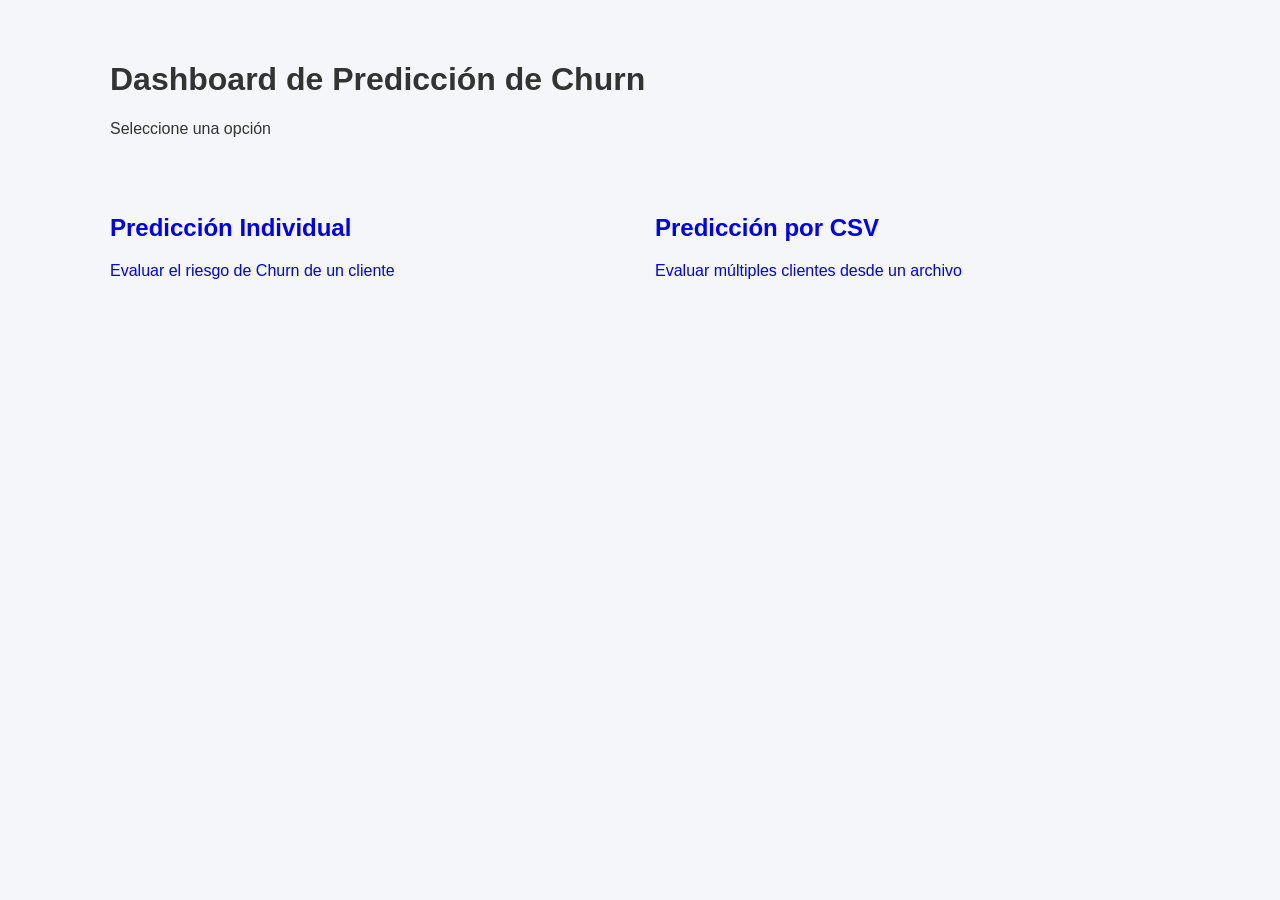
==== index.html @ ced05fd5 "Actualización directorios" ====
<!DOCTYPE html>
<html lang="en">
<head>
    <meta charset="UTF-8">
    <meta name="viewport" content="width=device-width, initial-scale=1.0">
    <title>Home: Churn Prediction</title>
    <link rel="stylesheet" href="/styles/main.css">
    <link rel="stylesheet" href="/styles/home.css">
</head>
<body>
   
    <header class="container header__container">
        <h1>Dashboard de Predicción de Churn</h1>
        <p>Seleccione una opción</p>
    </header>
   
    <main  class="container main__container">
        <section class="container__grid"> 
            
            <a href="predict.html" class="container__grid__click">
                <h2>Predicción Individual</h2>
                <p>Evaluar el riesgo de Churn de un cliente</p>
            </a>

            <a href="predict_csv.html" class="container__grid__click">
                <h2>Predicción por CSV</h2>
                <p>Evaluar múltiples clientes desde un archivo</p>
            </a>
        </section>
    </main>
        
</body>
</html>
---- styles/main.css ----
:root {
    --primary: #0f4c81;
    --secondary: #1e90ff;
    --success: #2ecc71;
    --danger: #e74c3c;

    
    --bg: #f4f6f9;
    --card: #ffffff;
    --text: #333;
}

* {
    box-sizing: border-box;
}

body {
    margin: 0;
    font-family: "Segor UI", sans-serif;
    background-color: var(--bg);
    color: var(--text);
}

.container{
    max-width: 1100px;
    margin: auto;
}

.header__container {
    padding: 40px 20px 20px;
}

.main__container{
    padding: 20px;
}

.container__card{
    background: var(--card);
    border-radius: 12px;
    padding: 25px;
    box-shadow: 0 10px 25px rgba(0,0,0,0.08);
}

.btn {
    padding: 12px 20px;
    border-radius: 8px;
    border: none;
    cursor: pointer;
    font-size: 16px;
}

.btn__primary{
    background: var(--primary);
    color: white;
}


.btn__secondary{
    background: var(--secondary);
    color: white;
}

.btn__back{
    background: transparent;
    color: var(--primary);
    margin-bottom: 20px;
    font-weight:  bold;
    cursor: pointer;
    margin-bottom: 10px;
}
---- styles/home.css ----
.container__grid{
    display: grid;
    grid-template-columns: repeat(2, 1fr);
    gap: 30px;
    
}

.container__grid__click{
    text-decoration: none;
    cursor: pointer;
    transition: transform 0.2s ease, box-shadow 0.2s ease;

}

.container__grid__click:hover{
    transform: translateY(-15px);
    box-shadow: 0 15px 30px rgba(0,0,0,0.12);
    border-radius: 10px;
    background-color: azure;
}

@media (max-width: 760px){
    .container__grid {
        grid-template-columns: 1fr;
    }
}
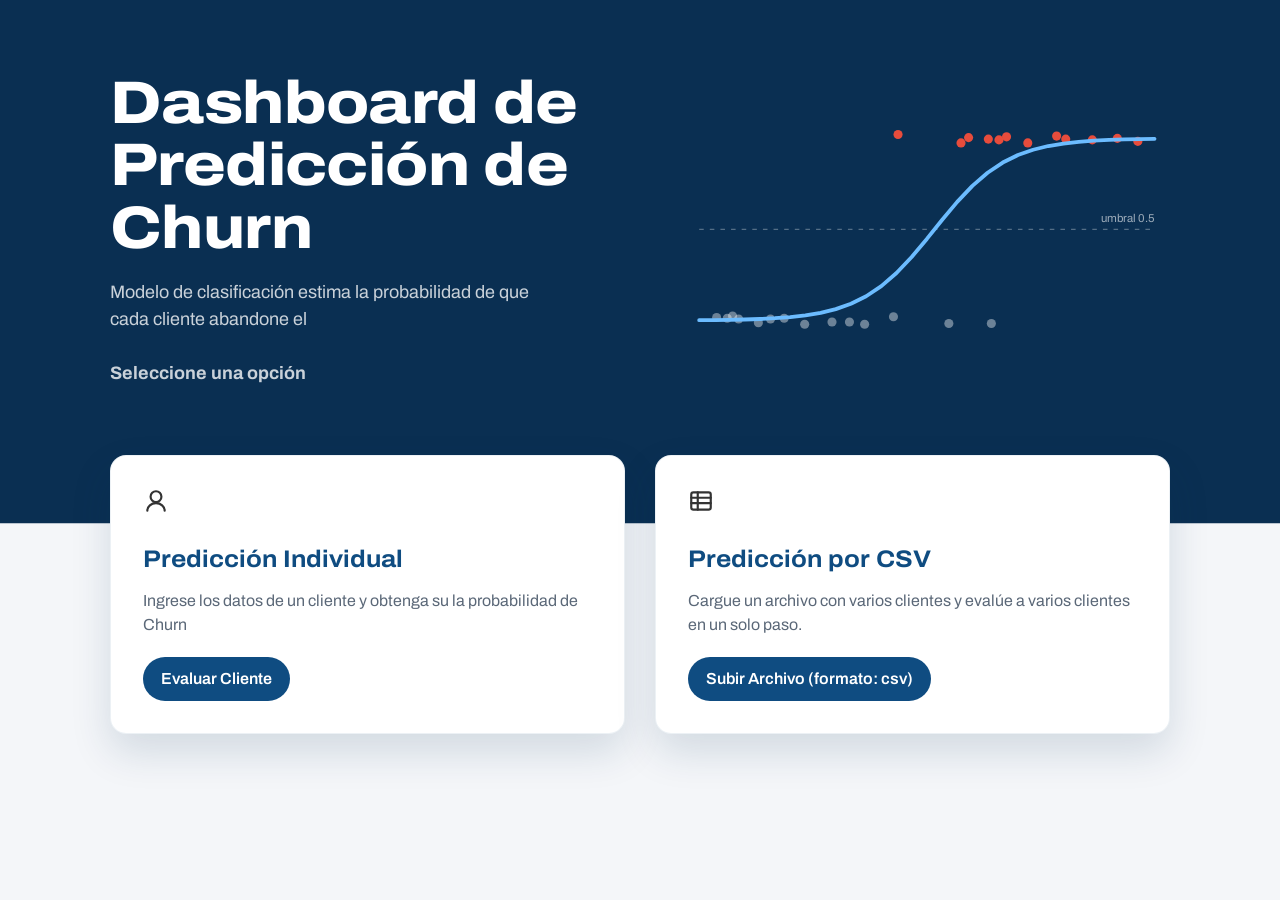
==== commit f1b71cfe: "Actualización interfaz home mejora de graficos svg." ====
--- a/index.html
+++ b/index.html
@@ -1,33 +1,105 @@
 <!DOCTYPE html>
-<html lang="en">
+<html lang="es">
+
 <head>
     <meta charset="UTF-8">
     <meta name="viewport" content="width=device-width, initial-scale=1.0">
+    <meta name="description" content="Dashboard para evaluar el riesgo de 
+    churn de clientes con un modelo de clasificación, de forma individual 
+    o desde un archivo CSV.">
     <title>Home: Churn Prediction</title>
-    <link rel="stylesheet" href="/styles/main.css">
-    <link rel="stylesheet" href="/styles/home.css">
+
+    <link rel="preconnect" href="https://fonts.googleapis.com">
+    <link rel="preconnect" href="https://fonts.gstatic.com" crossorigin>
+    <link rel="stylesheet"
+        href="https://fonts.googleapis.com/css2?family=Archivo:wdth,wght@100..125,400..800&display=swap">
+    <link rel="stylesheet" href="styles/main.css">
+    <link rel="stylesheet" href="styles/home.css">
 </head>
+
 <body>
-   
     <header class="container header__container">
-        <h1>Dashboard de Predicción de Churn</h1>
-        <p>Seleccione una opción</p>
+        <div class="header__text">
+            <h1>Dashboard de Predicción de Churn </h1>
+            <p>
+                Modelo de clasificación estima la probabilidad de que cada cliente abandone el
+                <br>
+                <br>
+                <b>Seleccione una opción</b>
+            </p>
+        </div>
+        <!-- Ilustración decorativa: regresión logística (clientes que se quedan abajo,
+        clientes que abandonan arriba, curva sigmoide y umbral de 0.5) -->
+        <svg class="header__chart" viewBox="0 0 640 320" aria-hidden="true" focusable="false">
+            <line class="chart__threshold" x1="20" y1="160" x2="620" y2="160" />
+            <text class="chart__label" x="620" y="150" text-anchor="end">umbral 0.5</text>
+            <g class="chart__dots">
+                <circle class="dot" cx="218" cy="282" r="6" />
+                <circle class="dot" cx="72" cy="278" r="6" />
+                <circle class="dot" cx="64" cy="274" r="6" />
+                <circle class="dot dot--churn" cx="282" cy="35" r="6" />
+                <circle class="dot" cx="276" cy="275" r="6" />
+                <circle class="dot" cx="159" cy="285" r="6" />
+                <circle class="dot dot--churn" cx="365" cy="46" r="6" />
+                <circle class="dot" cx="57" cy="277" r="6" />
+                <circle class="dot" cx="114" cy="278" r="6" />
+                <circle class="dot dot--churn" cx="503" cy="41" r="6" />
+                <circle class="dot dot--churn" cx="401" cy="41" r="6" />
+                <circle class="dot dot--churn" cx="425" cy="38" r="6" />
+                <circle class="dot dot--churn" cx="491" cy="37" r="6" />
+                <circle class="dot dot--churn" cx="453" cy="46" r="6" />
+                <circle class="dot" cx="98" cy="283" r="6" />
+                <circle class="dot dot--churn" cx="538" cy="42" r="6" />
+                <circle class="dot dot--churn" cx="375" cy="39" r="6" />
+                <circle class="dot dot--churn" cx="415" cy="42" r="6" />
+                <circle class="dot" cx="405" cy="284" r="6" />
+                <circle class="dot" cx="195" cy="282" r="6" />
+                <circle class="dot" cx="43" cy="276" r="6" />
+                <circle class="dot dot--churn" cx="571" cy="40" r="6" />
+                <circle class="dot" cx="349" cy="284" r="6" />
+                <circle class="dot dot--churn" cx="598" cy="44" r="6" />
+                <circle class="dot" cx="238" cy="285" r="6" />
+                <circle class="dot" cx="132" cy="277" r="6" />
+            </g>
+            <path class="chart__curve" pathLength="1"
+                d="M20 279.6 L40 279.4 L60 279.1 L80 278.7 L100 278.0 L120 277.0 L140 275.5 L160 273.2 L180 269.9 L200 265.0 L220 258.0 L240 248.1 L260 234.7 L280 217.4 L300 196.3 L320 172.5 L340 147.5 L360 123.7 L380 102.6 L400 85.3 L420 71.9 L440 62.0 L460 55.0 L480 50.1 L500 46.8 L520 44.5 L540 43.0 L560 42.0 L580 41.3 L600 40.9 L620 40.6" />
+        </svg>
     </header>
-   
-    <main  class="container main__container">
-        <section class="container__grid"> 
-            
-            <a href="predict.html" class="container__grid__click">
+
+    <main class="container main__container">
+        <section class="container__grid" aria-label="Opciones de predicción">
+
+            <a href="predict.html" class="container__card container__grid__click">
+                <!-- Mejora con figura y recuadro-->
+                <span class="click_icon" aria-hidden="true">
+                    <svg viewBox="0 0 24 24" width="26" height="26" fill="none" stroke="currentColor" stroke-width="2"
+                        stroke-linecap="round" stroke-linejoin="round">
+                        <circle cx="12" cy="8" r="5" />
+                        <path d="M4 21c0-4 3.6-7 8-7s8 3 8 7" />
+                    </svg>
+                </span>
                 <h2>Predicción Individual</h2>
-                <p>Evaluar el riesgo de Churn de un cliente</p>
+                <p>Ingrese los datos de un cliente y obtenga su la probabilidad de Churn</p>
+                <span class="click__cta">Evaluar Cliente</span>
             </a>
 
-            <a href="predict_csv.html" class="container__grid__click">
+            <a href="predict_csv.html" class="container__card container__grid__click">
+                <!-- Mejora con figura y recuadro-->
+                <span class="click_icon" aria-hidden="true">
+                    <svg viewBox="0 0 24 24" width="26" height="26" fill="none" stroke="currentColor" stroke-width="2"
+                        stroke-linecap="round" stroke-linejoin="round">
+                        <rect x="3" y="4" width="18" height="16" rx="2" />
+                        <path d="M3 9h18M3 14h18M9 4v16" />
+                    </svg>
+                </span>
                 <h2>Predicción por CSV</h2>
-                <p>Evaluar múltiples clientes desde un archivo</p>
+                <p>Cargue un archivo con varios clientes y evalúe a varios clientes en un solo paso.</p>
+                <span class="click__cta">Subir Archivo (formato: csv)</span>
             </a>
         </section>
     </main>
-        
+    <script src="/js/config.js"></script>
+    <script src="/js/api.js"></script>
 </body>
+
 </html>
--- a/styles/main.css
+++ b/styles/main.css
@@ -1,13 +1,17 @@
 :root {
     --primary: #0f4c81;
+    --primary-dark: #0a2f52;
     --secondary: #1e90ff;
     --success: #2ecc71;
     --danger: #e74c3c;
 
-    
     --bg: #f4f6f9;
     --card: #ffffff;
     --text: #333;
+    --text-muted: #5b6878;
+
+    /* Archivo se carga desde Google Fonts; si no se encuentra, usa las del sistema */
+    --font: "Archivo", "Segoe UI", system-ui, -apple-system, Roboto, Arial, sans-serif;
 }
 
 * {
@@ -16,12 +20,13 @@
 
 body {
     margin: 0;
-    font-family: "Segor UI", sans-serif;
+    font-family: var(--font);
+    line-height: 1.5;
     background-color: var(--bg);
     color: var(--text);
 }
 
-.container{
+.container {
     max-width: 1100px;
     margin: auto;
 }
@@ -30,15 +35,15 @@
     padding: 40px 20px 20px;
 }
 
-.main__container{
+.main__container {
     padding: 20px;
 }
 
-.container__card{
+.container__card {
     background: var(--card);
     border-radius: 12px;
     padding: 25px;
-    box-shadow: 0 10px 25px rgba(0,0,0,0.08);
+    box-shadow: 0 10px 25px rgba(0, 0, 0, 0.08);
 }
 
 .btn {
@@ -49,22 +54,26 @@
     font-size: 16px;
 }
 
-.btn__primary{
+.btn:focus-visible {
+    outline: 3px solid var(--secondary);
+    outline-offset: 2px;
+}
+
+.btn__primary {
     background: var(--primary);
     color: white;
 }
 
-
-.btn__secondary{
+.btn__secondary {
     background: var(--secondary);
     color: white;
 }
 
-.btn__back{
+.btn__back {
     background: transparent;
     color: var(--primary);
     margin-bottom: 20px;
-    font-weight:  bold;
+    font-weight: bold;
     cursor: pointer;
     margin-bottom: 10px;
 }
--- a/styles/home.css
+++ b/styles/home.css
@@ -1,27 +1,224 @@
-.container__grid{
+/* ---------- Encabezado: banda azul a todo lo ancho ---------- */
+/*Version 1.2.0*/
+.header__container {
+    position: relative;
+    display: grid;
+    grid-template-columns: 1.1fr 1fr;
+    align-items: center;
+    gap: 40px;
+    padding: 72px 20px 136px;
+    color: #fff;
+    background: var(--primary-dark);
+    /* El fondo se extiende a todo el ancho de la pantalla sin sacar el
+       contenido de .container (sigue limitado a 1100px) */
+    box-shadow: 0 0 0 100vmax var(--primary-dark);
+    clip-path: inset(0 -100vmax);
+}
+
+.header__container h1 {
+    margin: 0;
+    max-width: 14ch;
+    font-size: clamp(2.25rem, 5vw, 3.75rem);
+    font-weight: 800;
+    font-stretch: 115%;
+    line-height: 1.04;
+    letter-spacing: -0.01em;
+}
+
+.header__container p {
+    margin: 20px 0 0;
+    max-width: 46ch;
+    font-size: 1.125rem;
+    color: rgba(255, 255, 255, 0.78);
+}
+
+/* ---------- Gráfica del encabezado (regresión logística) ---------- */
+
+.header__chart {
+    width: 100%;
+    height: auto;
+    overflow: visible;
+}
+
+.chart__threshold {
+    stroke: rgba(255, 255, 255, 0.3);
+    stroke-width: 1.5;
+    stroke-dasharray: 6 8;
+}
+
+.chart__label {
+    fill: rgba(255, 255, 255, 0.6);
+    font-size: 15px;
+}
+
+.dot {
+    fill: rgba(255, 255, 255, 0.4);
+}
+
+.dot--churn {
+    fill: var(--danger);
+}
+
+.chart__curve {
+    fill: none;
+    stroke: #6cbcff;
+    stroke-width: 5;
+    stroke-linecap: round;
+    stroke-linejoin: round;
+    /* La curva se "dibuja" una sola vez al cargar la página */
+    stroke-dasharray: 1;
+    stroke-dashoffset: 1;
+    animation: draw-curve 1.6s 0.2s cubic-bezier(0.65, 0, 0.35, 1) forwards;
+}
+
+.chart__dots {
+    opacity: 0;
+    animation: fade-in 0.6s 0.1s ease-out forwards;
+}
+
+@keyframes draw-curve {
+    to {
+        stroke-dashoffset: 0;
+    }
+}
+
+@keyframes fade-in {
+    to {
+        opacity: 1;
+    }
+}
+
+
+/*Tarjetas: suben y montan sobre la banda*/
+.main__container {
+    position: relative;
+    margin-top: -88px;
+    /* z-index: 1; */
+    padding-bottom: 64px;
+}
+
+/*El aspecto base viene de .container__card (main.css)*/
+
+/*Versión 1.0.0*/
+.container__grid {
     display: grid;
     grid-template-columns: repeat(2, 1fr);
     gap: 30px;
-    
-}
-
-.container__grid__click{
+}
+
+/* El aspecto de tarjeta (fondo, borde redondeado, padding y sombra) lo da
+   .container__card de main.css. Aquí solo va el comportamiento del enlace. */
+.container__grid__click {
+    display: flex;
+    flex-direction: column;
+    gap: 12px;
+    padding: 32px;
+    border-radius: 16px;
+    border: 1px solid rgba(15, 76, 129, 0.08);
+    box-shadow: 0 18px 40px rgba(10, 47, 82, 0.14);
+    color: inherit;
     text-decoration: none;
     cursor: pointer;
-    transition: transform 0.2s ease, box-shadow 0.2s ease;
-
-}
-
-.container__grid__click:hover{
-    transform: translateY(-15px);
-    box-shadow: 0 15px 30px rgba(0,0,0,0.12);
-    border-radius: 10px;
+    transition: transform 0.2s ease, box-shadow 0.2s ease, background-color 0.2s ease;
+}
+
+/*Version 1.2.0
+--*/
+.click__icon {
+    display: grid;
+    place-items: center;
+    width: 52px;
+    height: 52px;
+    border-radius: 14px;
+    background: rgba(30, 144, 255, 0.12);
+    color: var(--primary);
+}
+
+.container__grid__click h2 {
+    margin: 8px 0 0;
+    font-size: 1.5rem;
+    font-weight: 700;
+    font-stretch: 108%;
+    color: var(--primary);
+}
+
+.container__grid__click p {
+    margin: 0;
+    flex-grow: 1;
+    /* empuja el CTA al fondo: tarjetas alineadas */
+    color: var(--text-muted);
+}
+
+.click__cta {
+    margin-top: 8px;
+    align-self: flex-start;
+    padding: 10px 18px;
+    border-radius: 999px;
+    background: var(--primary);
+    color: #fff;
+    font-weight: 600;
+    transition: background-color 0.2s ease;
+}
+
+/*Versión 1.0.0*/
+/* Mismo efecto con mouse y con teclado */
+.container__grid__click:hover,
+.container__grid__click:focus-visible {
+    transform: translateY(-6px);
+    box-shadow: 0 26px 50px rgba(10, 47, 82, 0.2);
+    /* border-radius: 10px; */
     background-color: azure;
 }
 
-@media (max-width: 760px){
+.container__grid__click:hover .click__cta,
+.container__grid__click:focus-visible .click__cta {
+    background: var(--secondary);
+}
+
+.container__grid__click:focus-visible {
+    outline: 3px solid var(--secondary);
+    outline-offset: 4px;
+}
+
+/* ---------- Responsivo ---------- */
+@media (max-width: 760px) {
+    .header__container {
+        grid-template-columns: 1fr;
+        gap: 28px;
+        padding: 48px 20px 112px;
+    }
+
+    .header__chart {
+        max-width: 420px;
+    }
+
+    .main__container {
+        margin-top: -72px;
+    }
+
     .container__grid {
         grid-template-columns: 1fr;
     }
 }
 
+/* Respeta la preferencia del sistema de reducir animaciones */
+/* ---------- Movimiento reducido ---------- */
+@media (prefers-reduced-motion: reduce) {
+
+    .chart__curve,
+    .chart__dots {
+        animation: none;
+        stroke-dashoffset: 0;
+        opacity: 1;
+    }
+
+    .container__grid__click,
+    .click__cta {
+        transition: none;
+    }
+
+    .container__grid__click:hover,
+    .container__grid__click:focus-visible {
+        transform: none;
+    }
+}
